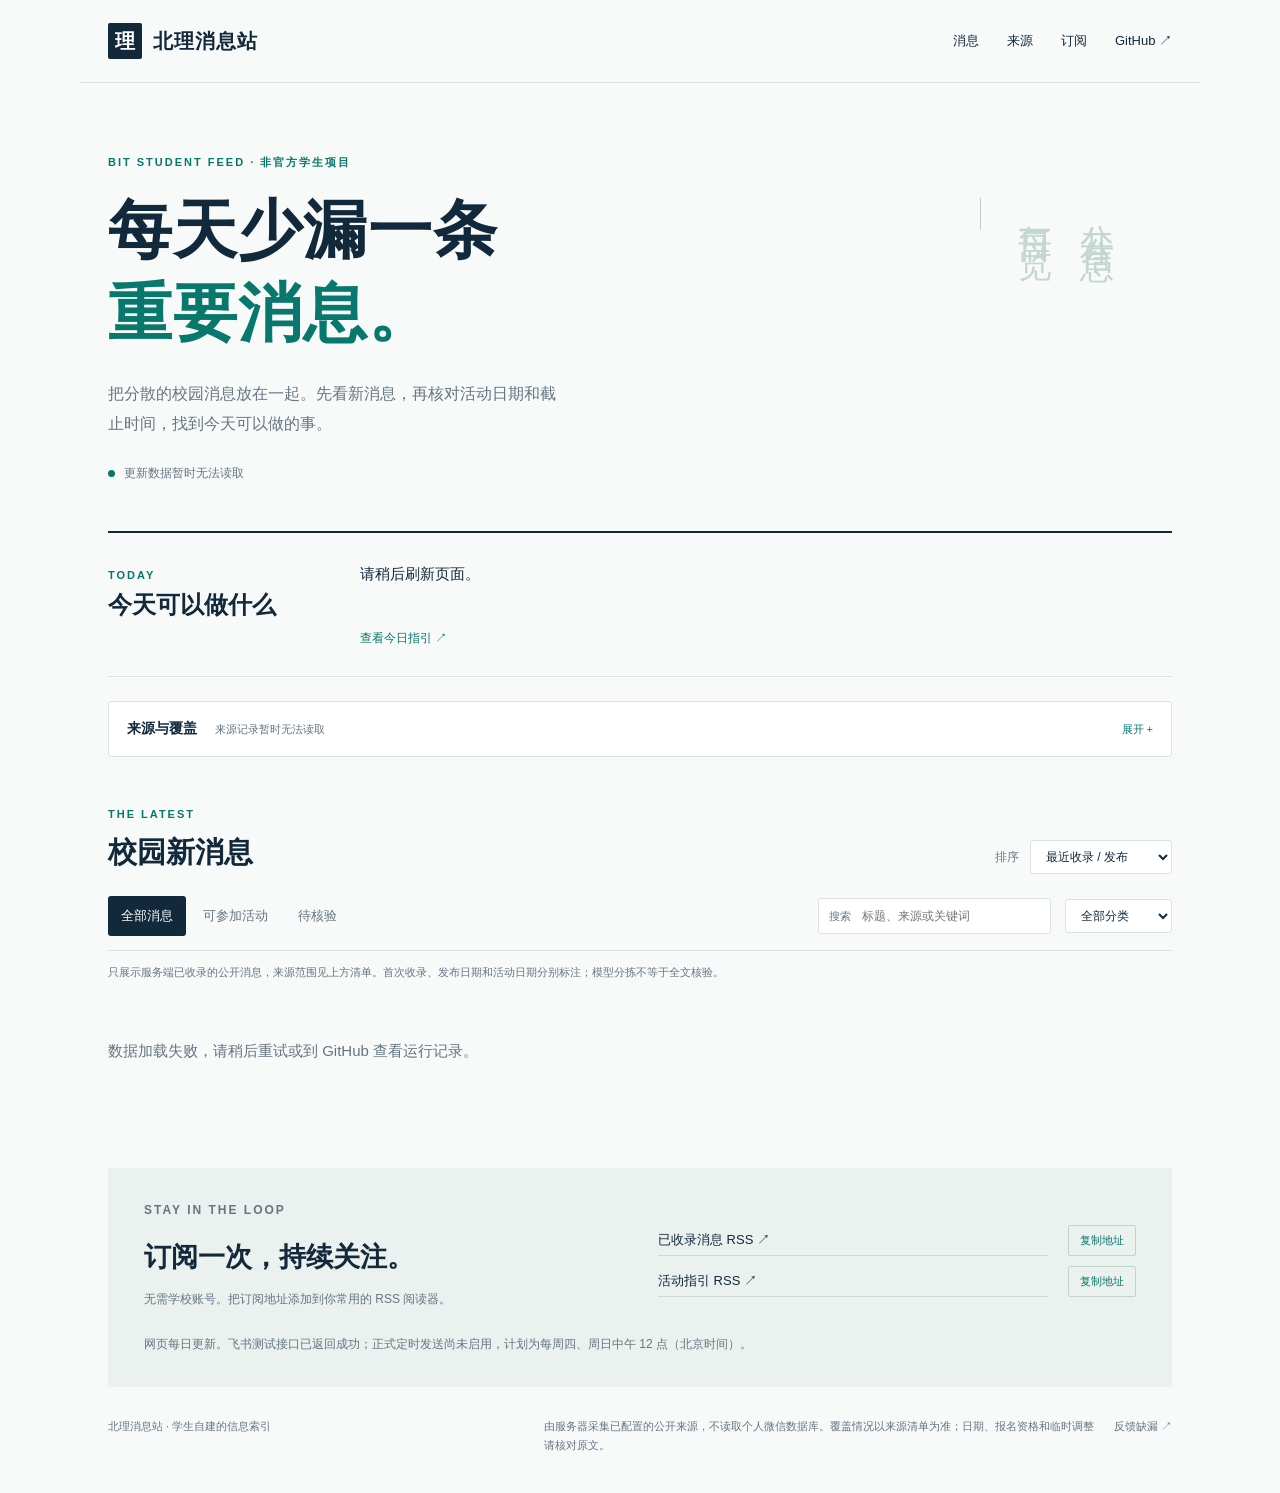
==== bitfeed/web/index.html @ 454c95ad "Deploy independent VPS collectors and school V4 streaming classification" ====
<!doctype html>
<html lang="zh-CN"><head><meta charset="UTF-8"><meta name="viewport" content="width=device-width,initial-scale=1">
<title>北理消息站 · 每天少漏一条重要消息</title><meta name="description" content="北理公开通知与公众号消息索引，每日更新、活动指引和 RSS 订阅。">
<link rel="stylesheet" href="style.css"><link rel="alternate" type="application/rss+xml" title="北理新消息" href="feed.xml"></head>
<body><header><a class="brand" href="./"><span class="mark">理</span>北理消息站</a><nav><a href="#updates">消息</a><a href="#sources">来源</a><a href="#subscribe">订阅</a><a href="https://github.com/lankerr/bit-student-feed" target="_blank" rel="noopener">GitHub ↗</a></nav></header>
<main><section class="intro"><p class="eyebrow">BIT STUDENT FEED · 非官方学生项目</p><h1>每天少漏一条<br><em>重要消息。</em></h1><p class="lead">把分散的校园消息放在一起。先看新消息，再核对活动日期和截止时间，找到今天可以做的事。</p><div class="fresh"><span class="dot"></span><span id="freshness">正在读取服务端采集状态…</span></div></section>
<section class="brief" aria-labelledby="guide-title"><div><span class="eyebrow" id="day">TODAY</span><h2 id="guide-title">今天可以做什么</h2></div><div id="guidance"><p>正在整理已核验的活动安排…</p></div><a class="textlink" href="daily.md">查看今日指引 ↗</a></section>
<section id="sources" aria-label="来源与覆盖"><details class="source-audit"><summary><span class="source-heading">来源与覆盖</span><span id="source-summary">正在读取来源清单…</span></summary><div class="source-audit-body"><p class="source-boundary">这里列出服务器实际检查的来源。官网、就业平台和公众号分别核对；官网数据不能证明对应公众号已完整收录，也不表示所有公众号均已接通。</p><div class="source-table-wrap" role="region" aria-label="来源覆盖明细，可横向滚动" tabindex="0"><table class="source-table"><caption class="sr-only">每个来源的本轮采集状态、分页数量及覆盖范围</caption><thead><tr><th scope="col">来源</th><th scope="col">状态</th><th scope="col">本轮页数</th><th scope="col">取到 / 源端总数</th><th scope="col">最近成功采集</th><th scope="col">本轮范围</th></tr></thead><tbody id="source-rows"><tr><td colspan="6">正在加载来源记录…</td></tr></tbody></table></div><p class="caption">源端总数是该来源报告的记录数，包含历史消息，不等于当前可报名的活动数；不同栏目可能重复。达到分页上限、请求失败或未配置会单独标明。</p></div></details></section>
<section id="updates"><div class="section-head"><div><p class="eyebrow">THE LATEST</p><h2>校园新消息 <span id="count"></span></h2></div><label class="sort">排序 <select id="sort"><option value="newest">最近收录 / 发布</option><option value="rank">优先关注</option><option value="deadline">临近截止</option></select></label></div>
<div class="controls"><div class="tabs" role="group" aria-label="消息范围"><button data-scope="all" class="selected">全部消息</button><button data-scope="active">可参加活动</button><button data-scope="pending">待核验</button></div><label class="search"><span>搜索</span><input id="query" type="search" placeholder="标题、来源或关键词" aria-label="搜索消息"></label><select id="category" aria-label="筛选分类"><option value="all">全部分类</option><option value="academic">学术讲座</option><option value="competition">竞赛创新</option><option value="career">升学就业</option><option value="volunteer">实践志愿</option><option value="campus_service">校园服务</option><option value="other">其他</option></select></div>
<p class="caption" id="coverage">只展示服务端已收录的公开消息，来源范围见上方清单。首次收录、发布日期和活动日期分别标注；模型分拣不等于全文核验。</p><div id="feed" aria-live="polite"><p class="empty">正在加载消息…</p></div><button id="more" hidden>加载更多消息</button></section>
<section id="subscribe" class="subscribe"><div><p class="eyebrow">STAY IN THE LOOP</p><h2>订阅一次，持续关注。</h2><p>无需学校账号。把订阅地址添加到你常用的 RSS 阅读器。</p></div><div class="subscription-links"><a href="feed.xml">已收录消息 RSS ↗</a><button data-copy="feed.xml">复制地址</button><a href="activities.xml">活动指引 RSS ↗</a><button data-copy="activities.xml">复制地址</button></div><p class="caption">网页每日更新。飞书测试接口已返回成功；正式定时发送尚未启用，计划为每周四、周日中午 12 点（北京时间）。<span id="copy-status" role="status"></span></p></section>
<footer><p>北理消息站 · 学生自建的信息索引</p><p>由服务器采集已配置的公开来源，不读取个人微信数据库。覆盖情况以来源清单为准；日期、报名资格和临时调整请核对原文。</p><a href="https://github.com/lankerr/bit-student-feed/issues" target="_blank" rel="noopener">反馈缺漏 ↗</a></footer></main><script src="app.js" defer></script></body></html>
---- bitfeed/web/style.css ----
:root{--ink:#12283b;--muted:#657583;--teal:#08776c;--paper:#f8faf9;--line:#dce4e2;--serif:Georgia,'Noto Serif SC','Songti SC','SimSun',serif}*{box-sizing:border-box}html{scroll-behavior:smooth}body{margin:0;background:var(--paper);color:var(--ink);font:15px/1.7 -apple-system,BlinkMacSystemFont,'Segoe UI','Microsoft YaHei',sans-serif}a{color:inherit;text-decoration:none}button,input,select{font:inherit}button,select{cursor:pointer}button:focus-visible,a:focus-visible,input:focus-visible,select:focus-visible{outline:3px solid #42b9a5;outline-offset:3px}header{max-width:1120px;margin:auto;display:flex;align-items:center;justify-content:space-between;padding:23px 28px;border-bottom:1px solid var(--line)}.brand{font-weight:750;letter-spacing:1px;font-size:20px;display:flex;align-items:center;gap:11px}.mark{display:grid;place-items:center;background:var(--ink);color:white;width:34px;height:36px;font-family:var(--serif);border-radius:2px}nav{display:flex;gap:28px;font-size:13px}nav a:hover,.textlink:hover{color:var(--teal)}main{max-width:1064px;margin:auto}.intro{padding:70px 0 48px;position:relative}.eyebrow{color:var(--teal);font-size:11px;letter-spacing:2px;font-weight:700;margin:0 0 17px}.intro h1{font-family:var(--serif);font-size:64px;line-height:1.3;letter-spacing:1px;margin:0 0 24px;font-weight:600}em{font-style:normal;color:var(--teal)}.lead{max-width:450px;color:var(--muted);font-size:16px;line-height:1.9}.fresh{display:flex;align-items:center;gap:9px;font-size:12px;color:var(--muted);margin-top:23px}.dot{width:7px;height:7px;border-radius:50%;background:var(--teal);flex-shrink:0}.brief{border-top:2px solid var(--ink);border-bottom:1px solid var(--line);padding:28px 0;display:grid;grid-template-columns:220px 1fr;gap:5px 32px}.brief h2{font:600 24px/1.5 var(--serif);margin:0}.brief p{margin:0 0 7px;color:var(--muted)}.brief .eyebrow{margin:0 0 6px}.textlink{font-size:12px;grid-column:2;color:var(--teal)}.guide-item{margin-bottom:10px}.guide-item a{font-weight:600}.guide-item p{font-size:13px}.section-head{display:flex;justify-content:space-between;align-items:end;margin:48px 0 22px}.section-head .eyebrow{margin-bottom:7px}h2{font:600 29px/1.5 var(--serif);margin:0}#count{font:13px sans-serif;color:var(--muted);margin-left:8px}.sort{font-size:12px;color:var(--muted)}select{border:1px solid var(--line);padding:8px 26px 8px 11px;border-radius:3px;background:white;color:var(--ink);font-size:12px}.sort select{margin-left:8px}.controls{display:flex;align-items:center;gap:14px;flex-wrap:wrap;border-bottom:1px solid var(--line);padding-bottom:14px}.tabs{display:flex;gap:4px;margin-right:auto}.tabs button{border:0;padding:9px 13px;border-radius:3px;background:transparent;color:var(--muted);font-size:13px}.tabs .selected{background:var(--ink);color:white}.search{border:1px solid var(--line);border-radius:3px;background:white;display:flex;padding:6px 10px;align-items:center;gap:9px}.search span{font-size:11px;color:var(--muted)}input{width:180px;border:0;background:transparent;outline:none;color:var(--ink);font-size:12px}.caption{font-size:11px;line-height:1.8;color:var(--muted);margin:12px 0}.article{padding:24px 0;display:grid;grid-template-columns:108px 1fr 24px;gap:20px;border-bottom:1px solid var(--line)}.article-date{color:var(--muted);font-size:12px;padding-top:4px}.article-date small{display:block;font-size:10px;letter-spacing:1px}.article h3{font-size:18px;line-height:1.6;margin:0 0 8px;font-weight:650}.article h3 a:hover{color:var(--teal)}.article .summary{margin:5px 0 9px;color:var(--muted);font-size:13px;max-width:730px}.meta{display:flex;align-items:center;flex-wrap:wrap;gap:7px 12px;font-size:11px;color:var(--muted)}.tag{color:var(--teal);font-size:10px;background:#e7f1ee;padding:1px 7px;border-radius:2px}.pending{background:#f4eedf;color:#8b672a}.recap{background:#edf0f2;color:#6b7a86}.next{font-size:12px;color:var(--teal);margin:8px 0 0}.arrow{font-size:19px;color:var(--muted)}.empty{padding:40px 0;color:var(--muted)}#more{display:block;margin:25px auto;background:white;border:1px solid var(--line);padding:9px 32px;border-radius:3px}#more[hidden]{display:none}.subscribe{margin-top:64px;background:#eaf1ee;padding:32px 36px;display:grid;grid-template-columns:1fr 1fr;gap:12px 36px}.subscribe h2{font-size:27px}.subscribe p{font-size:12px;color:var(--muted)}.subscription-links{display:grid;grid-template-columns:1fr auto;align-content:center;gap:10px 20px;font-size:13px}.subscription-links a{border-bottom:1px solid #cadbd4;padding:4px 0}.subscription-links button{background:transparent;border:1px solid #c1d5cc;border-radius:2px;font-size:11px;padding:4px 11px;color:var(--teal)}.subscribe .caption{grid-column:1/-1;margin:0}footer{padding:30px 0 38px;color:var(--muted);font-size:11px;display:flex;gap:20px;align-items:start}footer p{margin:0}footer p:nth-child(2){max-width:550px;margin-left:auto}footer a{white-space:nowrap}#copy-status{color:var(--teal);margin-left:12px}@media(min-width:900px){.intro:after{content:'公开信息\A 每日一览';white-space:pre;position:absolute;right:45px;top:115px;font:34px/1.8 var(--serif);color:#c3d7cf;border-left:1px solid #b6d0c6;padding-left:24px;letter-spacing:8px;writing-mode:vertical-rl}}@media(max-width:1150px){main{padding:0 28px}}@media(max-width:700px){header{padding:17px 20px}.brand{font-size:17px}nav{gap:15px;font-size:11px}main{padding:0 20px}.intro{padding:42px 0 30px}.intro h1{font-size:43px}.lead{font-size:14px}.brief{grid-template-columns:1fr;gap:15px;padding:23px 0}.textlink{grid-column:1}.brief h2{font-size:23px}.section-head{margin-top:34px}.section-head h2{font-size:25px}.sort{font-size:0}.sort select{font-size:11px}.controls{gap:10px}.tabs{width:100%}.tabs button{padding:8px 11px}.search{flex:1;min-width:0}input{width:100%;min-width:0}.controls>select{max-width:125px}.article{grid-template-columns:1fr 18px;gap:4px 12px;padding:20px 0}.article-date{grid-column:1/-1;font-size:10px}.article-date small{display:inline;margin-left:7px}.article h3{font-size:16px}.article .summary{font-size:12px}.subscribe{margin-top:40px;padding:24px 20px;grid-template-columns:1fr;gap:20px}.subscribe h2{font-size:24px}footer{display:block}footer p{margin:0 0 10px}footer p:nth-child(2){margin-left:0}}@media(prefers-reduced-motion:reduce){html{scroll-behavior:auto}}

.source-audit{margin-top:24px;border:1px solid var(--line);border-radius:3px;background:#fff}.source-audit summary{display:flex;align-items:center;gap:18px;padding:15px 18px;cursor:pointer;list-style:none}.source-audit summary::-webkit-details-marker{display:none}.source-audit summary::after{content:'展开 +';font-size:11px;color:var(--teal);white-space:nowrap;margin-left:auto}.source-audit[open] summary::after{content:'收起 −'}.source-audit summary:focus-visible{outline:3px solid #42b9a5;outline-offset:3px}.source-heading{font-size:14px;font-weight:650}#source-summary{font-size:11px;color:var(--muted)}.source-audit-body{padding:0 18px 14px;border-top:1px solid var(--line)}.source-boundary{font-size:12px;line-height:1.9;color:var(--muted);max-width:900px;margin:15px 0}.source-table-wrap{overflow-x:auto;max-width:100%;overscroll-behavior-x:contain}.source-table-wrap:focus-visible{outline:2px solid #42b9a5;outline-offset:2px}.source-table{border-collapse:collapse;width:100%;min-width:800px;font-size:11px;line-height:1.7;text-align:left}.source-table th,.source-table td{padding:11px 10px;border-bottom:1px solid var(--line);vertical-align:top}.source-table thead th{color:var(--muted);font-weight:500;background:var(--paper);white-space:nowrap}.source-table tbody th{min-width:160px;font-weight:550}.source-table td:nth-child(3),.source-table td:nth-child(4){font-variant-numeric:tabular-nums;white-space:nowrap}.source-table td:nth-child(5){min-width:140px;color:var(--muted)}.source-scope{min-width:170px;color:var(--muted)}.source-state{display:inline-block;border-radius:2px;padding:1px 6px;white-space:nowrap}.source-ok{background:#e7f1ee;color:var(--teal)}.source-attention{background:#f4eedf;color:#8b672a}.source-off{background:#edf0f2;color:#657583}.source-error{display:block;color:var(--muted);font-size:10px;max-width:130px;overflow-wrap:anywhere;margin-top:4px}.verification-note{margin:8px 0 0;color:var(--muted);font-size:10px;overflow-wrap:anywhere}.event-source{margin:8px 0 0;color:var(--ink);font-size:12px}.sr-only{position:absolute;width:1px;height:1px;padding:0;margin:-1px;overflow:hidden;clip:rect(0,0,0,0);white-space:nowrap;border:0}@media(max-width:700px){nav{gap:11px}.source-audit summary{padding:13px 14px;gap:8px;flex-wrap:wrap}.source-heading{font-size:13px}#source-summary{font-size:10px;order:3;flex-basis:100%}.source-audit-body{padding:0 13px 12px}.source-boundary{font-size:11px}.source-table{font-size:10px;min-width:740px}.source-table th,.source-table td{padding:9px 8px}.event-source{font-size:11px}}
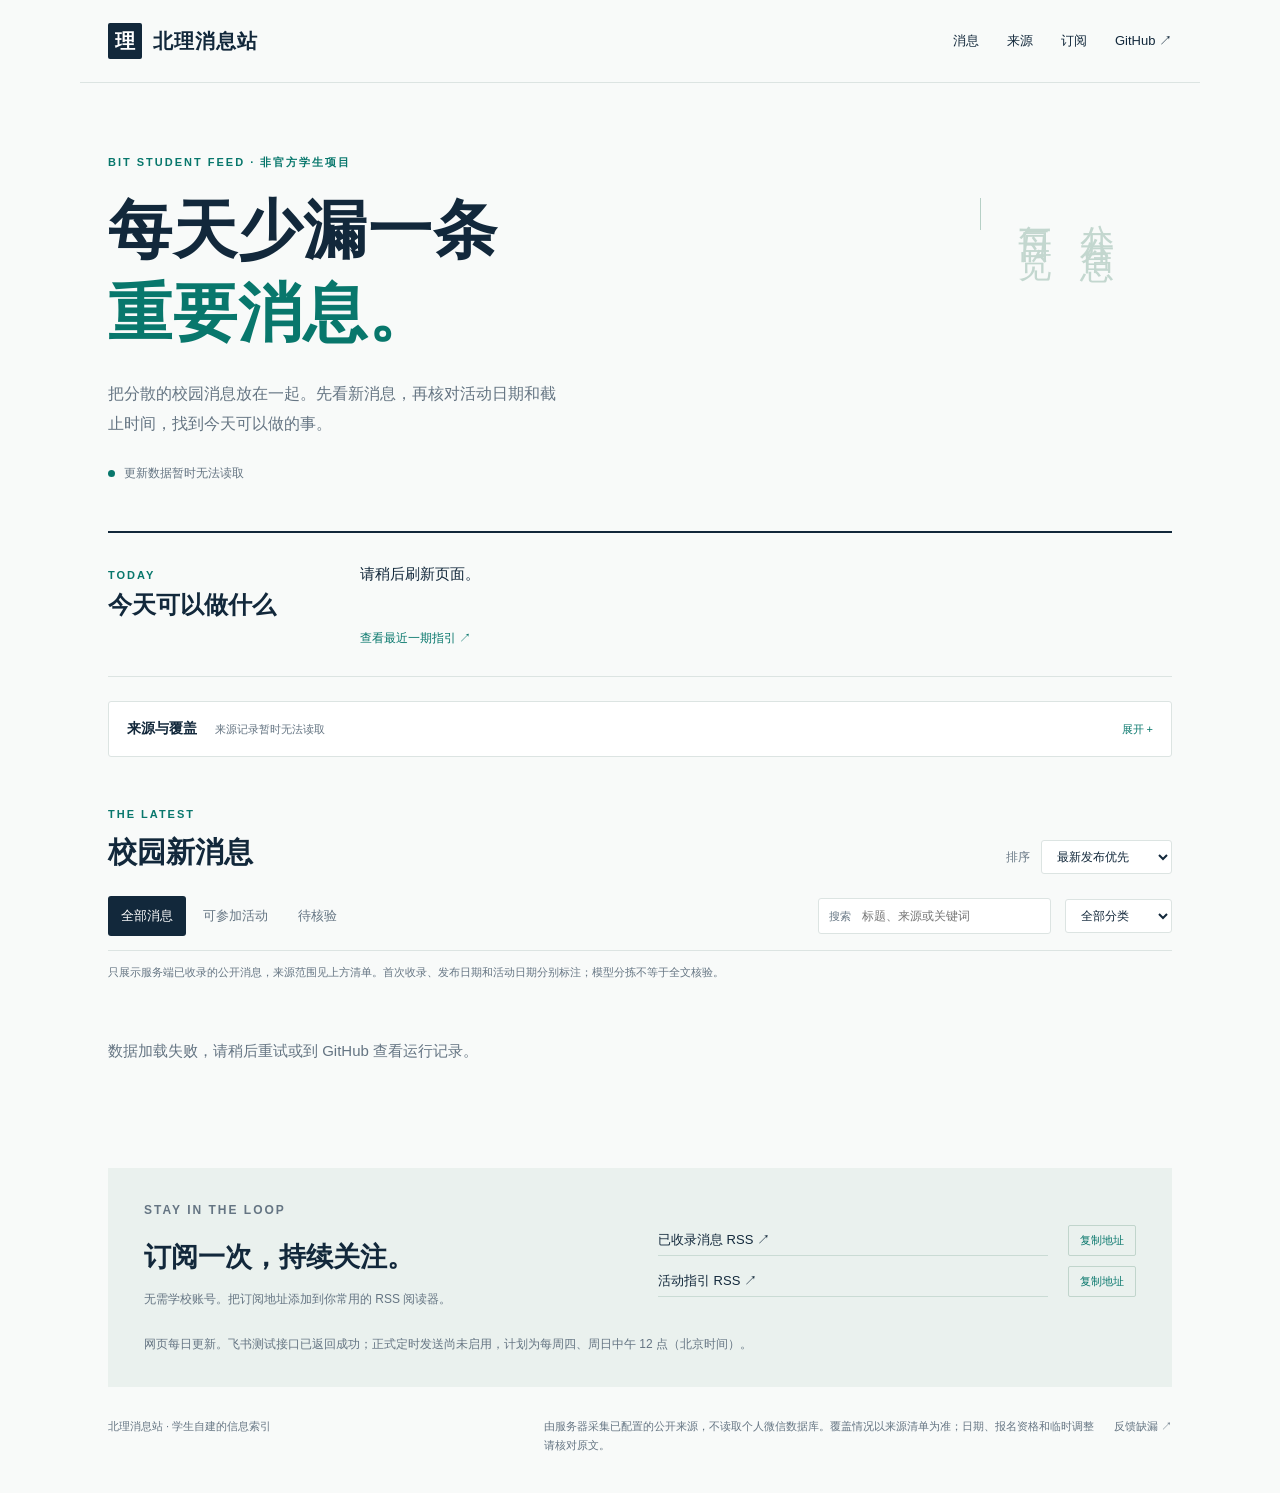
==== commit a317c262: "Carry over Codex in-progress ordering and source-state changes" ====
--- a/bitfeed/web/index.html
+++ b/bitfeed/web/index.html
@@ -4,9 +4,9 @@
 <link rel="stylesheet" href="style.css"><link rel="alternate" type="application/rss+xml" title="北理新消息" href="feed.xml"></head>
 <body><header><a class="brand" href="./"><span class="mark">理</span>北理消息站</a><nav><a href="#updates">消息</a><a href="#sources">来源</a><a href="#subscribe">订阅</a><a href="https://github.com/lankerr/bit-student-feed" target="_blank" rel="noopener">GitHub ↗</a></nav></header>
 <main><section class="intro"><p class="eyebrow">BIT STUDENT FEED · 非官方学生项目</p><h1>每天少漏一条<br><em>重要消息。</em></h1><p class="lead">把分散的校园消息放在一起。先看新消息，再核对活动日期和截止时间，找到今天可以做的事。</p><div class="fresh"><span class="dot"></span><span id="freshness">正在读取服务端采集状态…</span></div></section>
-<section class="brief" aria-labelledby="guide-title"><div><span class="eyebrow" id="day">TODAY</span><h2 id="guide-title">今天可以做什么</h2></div><div id="guidance"><p>正在整理已核验的活动安排…</p></div><a class="textlink" href="daily.md">查看今日指引 ↗</a></section>
-<section id="sources" aria-label="来源与覆盖"><details class="source-audit"><summary><span class="source-heading">来源与覆盖</span><span id="source-summary">正在读取来源清单…</span></summary><div class="source-audit-body"><p class="source-boundary">这里列出服务器实际检查的来源。官网、就业平台和公众号分别核对；官网数据不能证明对应公众号已完整收录，也不表示所有公众号均已接通。</p><div class="source-table-wrap" role="region" aria-label="来源覆盖明细，可横向滚动" tabindex="0"><table class="source-table"><caption class="sr-only">每个来源的本轮采集状态、分页数量及覆盖范围</caption><thead><tr><th scope="col">来源</th><th scope="col">状态</th><th scope="col">本轮页数</th><th scope="col">取到 / 源端总数</th><th scope="col">最近成功采集</th><th scope="col">本轮范围</th></tr></thead><tbody id="source-rows"><tr><td colspan="6">正在加载来源记录…</td></tr></tbody></table></div><p class="caption">源端总数是该来源报告的记录数，包含历史消息，不等于当前可报名的活动数；不同栏目可能重复。达到分页上限、请求失败或未配置会单独标明。</p></div></details></section>
-<section id="updates"><div class="section-head"><div><p class="eyebrow">THE LATEST</p><h2>校园新消息 <span id="count"></span></h2></div><label class="sort">排序 <select id="sort"><option value="newest">最近收录 / 发布</option><option value="rank">优先关注</option><option value="deadline">临近截止</option></select></label></div>
+<section class="brief" aria-labelledby="guide-title"><div><span class="eyebrow" id="day">TODAY</span><h2 id="guide-title">今天可以做什么</h2></div><div id="guidance"><p>正在整理已核验的活动安排…</p></div><a class="textlink" href="daily.md">查看最近一期指引 ↗</a></section>
+<section id="sources" aria-label="来源与覆盖"><details class="source-audit"><summary><span class="source-heading">来源与覆盖</span><span id="source-summary">正在读取来源清单…</span></summary><div class="source-audit-body"><p class="source-boundary">这里列出服务器实际检查的来源。官网、就业平台和公众号分别核对；官网数据不能证明对应公众号已完整收录，也不表示所有公众号均已接通。<a href="https://github.com/lankerr/bit-student-feed/blob/main/docs/wechat-candidates.md" target="_blank" rel="noopener">查看91项公众号候选清单 ↗</a></p><div class="source-table-wrap" role="region" aria-label="来源覆盖明细，可横向滚动" tabindex="0"><table class="source-table"><caption class="sr-only">每个来源的本轮采集状态、分页数量及覆盖范围</caption><thead><tr><th scope="col">来源</th><th scope="col">状态</th><th scope="col">本轮页数</th><th scope="col">取到 / 源端总数</th><th scope="col">最近成功采集</th><th scope="col">本轮范围</th></tr></thead><tbody id="source-rows"><tr><td colspan="6">正在加载来源记录…</td></tr></tbody></table></div><p class="caption">源端总数是该来源报告的记录数，包含历史消息，不等于当前可报名的活动数；不同栏目可能重复。达到分页上限、请求失败或未配置会单独标明。</p></div></details></section>
+<section id="updates"><div class="section-head"><div><p class="eyebrow">THE LATEST</p><h2>校园新消息 <span id="count"></span></h2></div><label class="sort">排序 <select id="sort"><option value="newest">最新发布优先</option><option value="rank">优先关注</option><option value="deadline">临近截止</option></select></label></div>
 <div class="controls"><div class="tabs" role="group" aria-label="消息范围"><button data-scope="all" class="selected">全部消息</button><button data-scope="active">可参加活动</button><button data-scope="pending">待核验</button></div><label class="search"><span>搜索</span><input id="query" type="search" placeholder="标题、来源或关键词" aria-label="搜索消息"></label><select id="category" aria-label="筛选分类"><option value="all">全部分类</option><option value="academic">学术讲座</option><option value="competition">竞赛创新</option><option value="career">升学就业</option><option value="volunteer">实践志愿</option><option value="campus_service">校园服务</option><option value="other">其他</option></select></div>
 <p class="caption" id="coverage">只展示服务端已收录的公开消息，来源范围见上方清单。首次收录、发布日期和活动日期分别标注；模型分拣不等于全文核验。</p><div id="feed" aria-live="polite"><p class="empty">正在加载消息…</p></div><button id="more" hidden>加载更多消息</button></section>
 <section id="subscribe" class="subscribe"><div><p class="eyebrow">STAY IN THE LOOP</p><h2>订阅一次，持续关注。</h2><p>无需学校账号。把订阅地址添加到你常用的 RSS 阅读器。</p></div><div class="subscription-links"><a href="feed.xml">已收录消息 RSS ↗</a><button data-copy="feed.xml">复制地址</button><a href="activities.xml">活动指引 RSS ↗</a><button data-copy="activities.xml">复制地址</button></div><p class="caption">网页每日更新。飞书测试接口已返回成功；正式定时发送尚未启用，计划为每周四、周日中午 12 点（北京时间）。<span id="copy-status" role="status"></span></p></section>
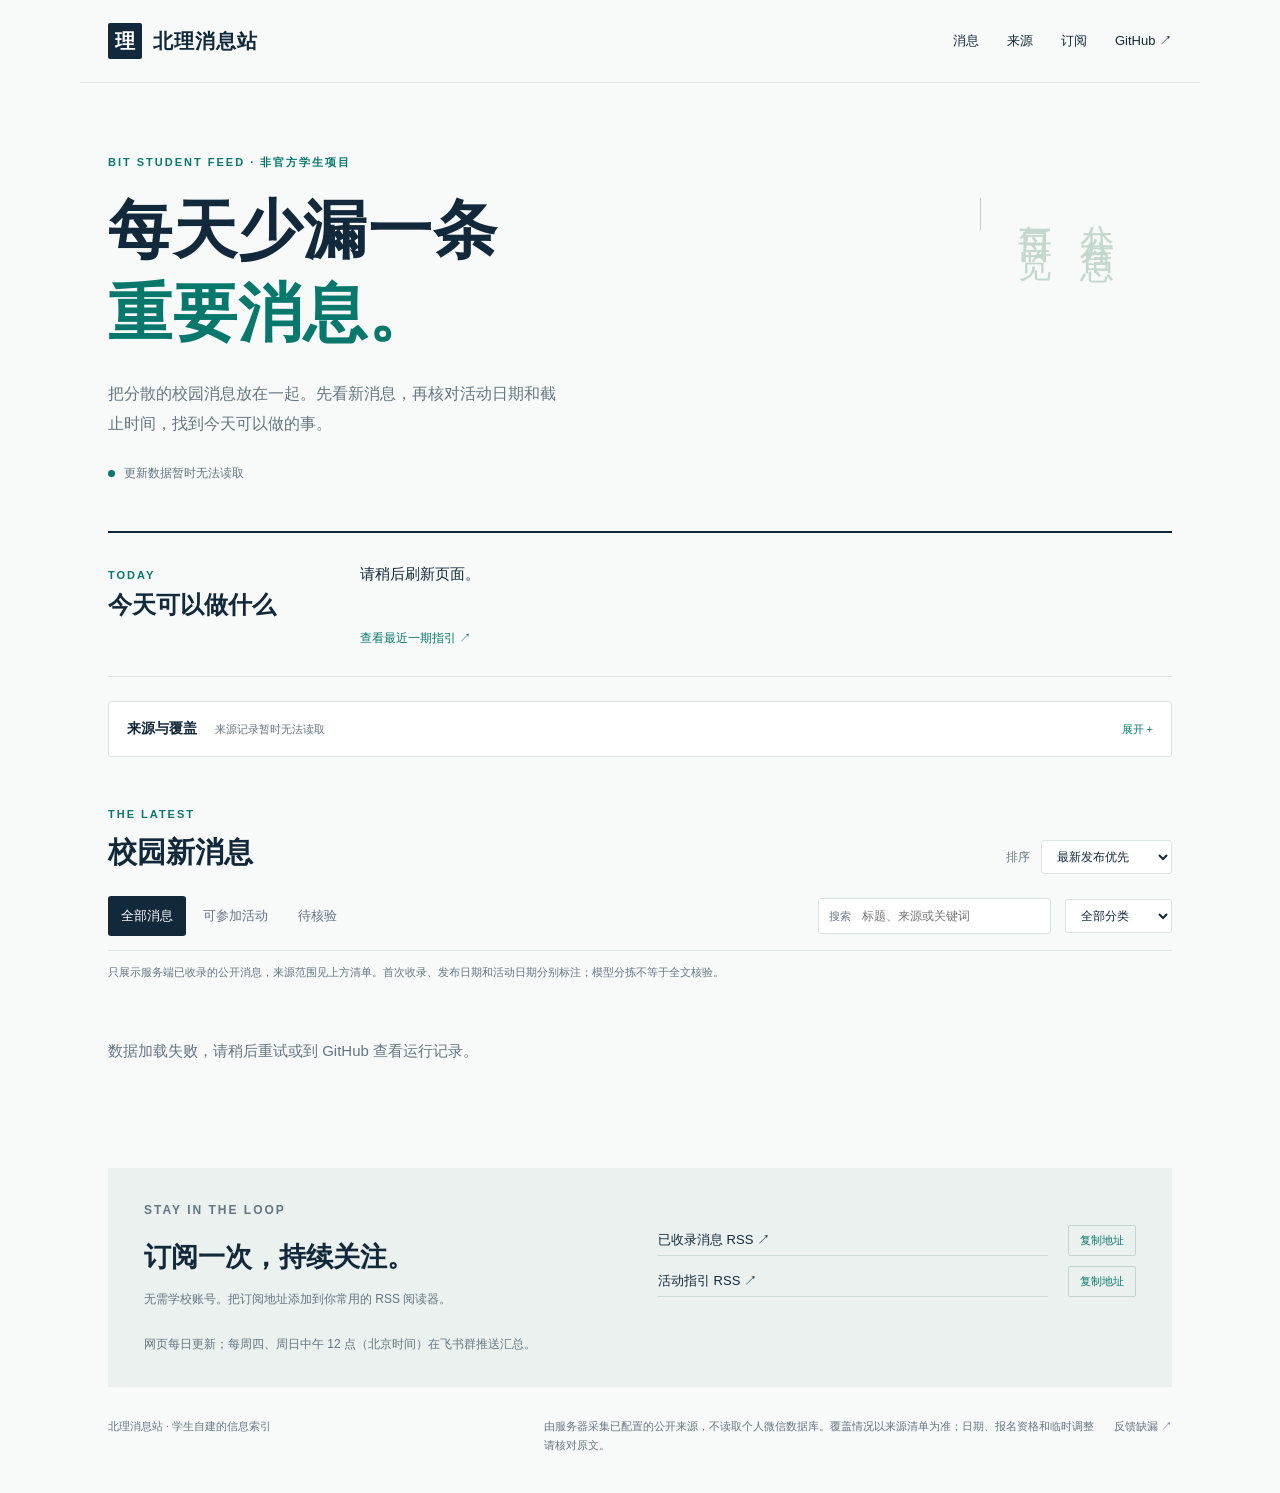
==== commit 701315c3: "Subscribe to official accounts through WeRead; keep logins alive; Feishu digest and alerts The publi" ====
--- a/bitfeed/web/index.html
+++ b/bitfeed/web/index.html
@@ -9,5 +9,5 @@
 <section id="updates"><div class="section-head"><div><p class="eyebrow">THE LATEST</p><h2>校园新消息 <span id="count"></span></h2></div><label class="sort">排序 <select id="sort"><option value="newest">最新发布优先</option><option value="rank">优先关注</option><option value="deadline">临近截止</option></select></label></div>
 <div class="controls"><div class="tabs" role="group" aria-label="消息范围"><button data-scope="all" class="selected">全部消息</button><button data-scope="active">可参加活动</button><button data-scope="pending">待核验</button></div><label class="search"><span>搜索</span><input id="query" type="search" placeholder="标题、来源或关键词" aria-label="搜索消息"></label><select id="category" aria-label="筛选分类"><option value="all">全部分类</option><option value="academic">学术讲座</option><option value="competition">竞赛创新</option><option value="career">升学就业</option><option value="volunteer">实践志愿</option><option value="campus_service">校园服务</option><option value="other">其他</option></select></div>
 <p class="caption" id="coverage">只展示服务端已收录的公开消息，来源范围见上方清单。首次收录、发布日期和活动日期分别标注；模型分拣不等于全文核验。</p><div id="feed" aria-live="polite"><p class="empty">正在加载消息…</p></div><button id="more" hidden>加载更多消息</button></section>
-<section id="subscribe" class="subscribe"><div><p class="eyebrow">STAY IN THE LOOP</p><h2>订阅一次，持续关注。</h2><p>无需学校账号。把订阅地址添加到你常用的 RSS 阅读器。</p></div><div class="subscription-links"><a href="feed.xml">已收录消息 RSS ↗</a><button data-copy="feed.xml">复制地址</button><a href="activities.xml">活动指引 RSS ↗</a><button data-copy="activities.xml">复制地址</button></div><p class="caption">网页每日更新。飞书测试接口已返回成功；正式定时发送尚未启用，计划为每周四、周日中午 12 点（北京时间）。<span id="copy-status" role="status"></span></p></section>
+<section id="subscribe" class="subscribe"><div><p class="eyebrow">STAY IN THE LOOP</p><h2>订阅一次，持续关注。</h2><p>无需学校账号。把订阅地址添加到你常用的 RSS 阅读器。</p></div><div class="subscription-links"><a href="feed.xml">已收录消息 RSS ↗</a><button data-copy="feed.xml">复制地址</button><a href="activities.xml">活动指引 RSS ↗</a><button data-copy="activities.xml">复制地址</button></div><p class="caption">网页每日更新；每周四、周日中午 12 点（北京时间）在飞书群推送汇总。<span id="copy-status" role="status"></span></p></section>
 <footer><p>北理消息站 · 学生自建的信息索引</p><p>由服务器采集已配置的公开来源，不读取个人微信数据库。覆盖情况以来源清单为准；日期、报名资格和临时调整请核对原文。</p><a href="https://github.com/lankerr/bit-student-feed/issues" target="_blank" rel="noopener">反馈缺漏 ↗</a></footer></main><script src="app.js" defer></script></body></html>
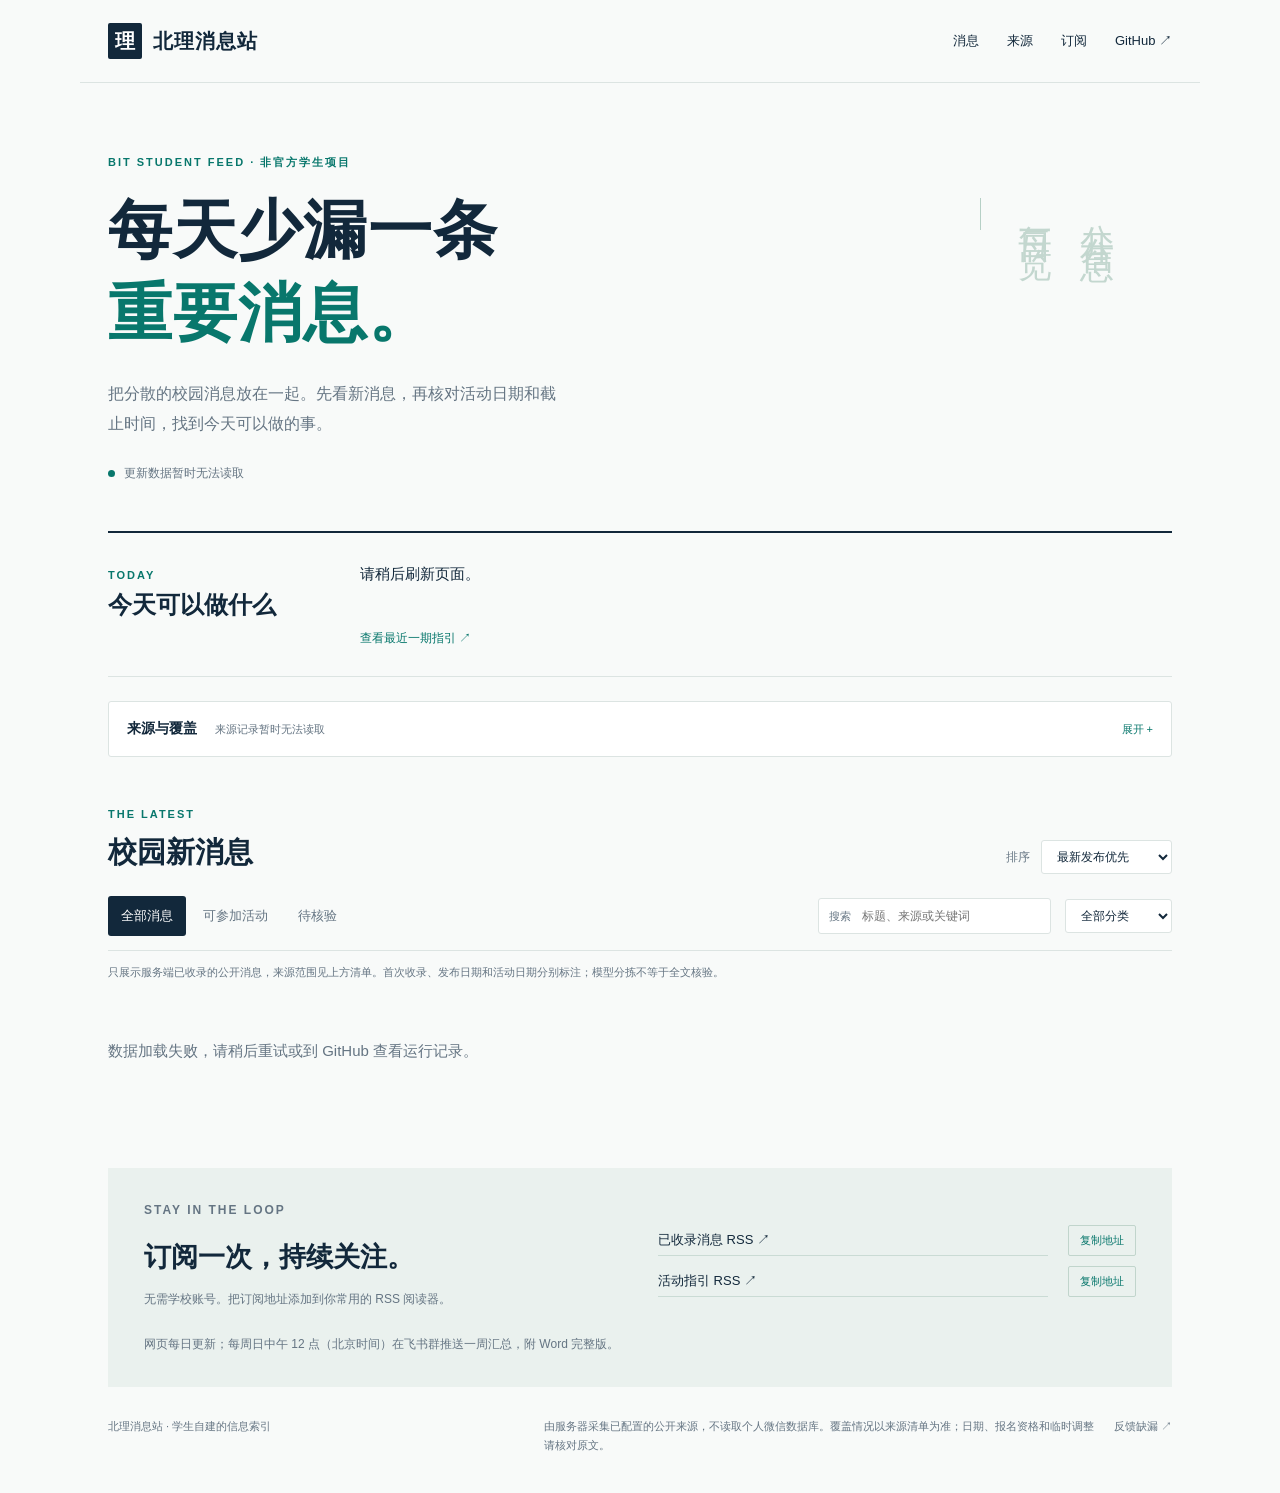
==== commit e47cb765: "Send one weekly digest with a Word file; date careers listings by their own fields Job posts are dat" ====
--- a/bitfeed/web/index.html
+++ b/bitfeed/web/index.html
@@ -9,5 +9,5 @@
 <section id="updates"><div class="section-head"><div><p class="eyebrow">THE LATEST</p><h2>校园新消息 <span id="count"></span></h2></div><label class="sort">排序 <select id="sort"><option value="newest">最新发布优先</option><option value="rank">优先关注</option><option value="deadline">临近截止</option></select></label></div>
 <div class="controls"><div class="tabs" role="group" aria-label="消息范围"><button data-scope="all" class="selected">全部消息</button><button data-scope="active">可参加活动</button><button data-scope="pending">待核验</button></div><label class="search"><span>搜索</span><input id="query" type="search" placeholder="标题、来源或关键词" aria-label="搜索消息"></label><select id="category" aria-label="筛选分类"><option value="all">全部分类</option><option value="academic">学术讲座</option><option value="competition">竞赛创新</option><option value="career">升学就业</option><option value="volunteer">实践志愿</option><option value="campus_service">校园服务</option><option value="other">其他</option></select></div>
 <p class="caption" id="coverage">只展示服务端已收录的公开消息，来源范围见上方清单。首次收录、发布日期和活动日期分别标注；模型分拣不等于全文核验。</p><div id="feed" aria-live="polite"><p class="empty">正在加载消息…</p></div><button id="more" hidden>加载更多消息</button></section>
-<section id="subscribe" class="subscribe"><div><p class="eyebrow">STAY IN THE LOOP</p><h2>订阅一次，持续关注。</h2><p>无需学校账号。把订阅地址添加到你常用的 RSS 阅读器。</p></div><div class="subscription-links"><a href="feed.xml">已收录消息 RSS ↗</a><button data-copy="feed.xml">复制地址</button><a href="activities.xml">活动指引 RSS ↗</a><button data-copy="activities.xml">复制地址</button></div><p class="caption">网页每日更新；每周四、周日中午 12 点（北京时间）在飞书群推送汇总。<span id="copy-status" role="status"></span></p></section>
+<section id="subscribe" class="subscribe"><div><p class="eyebrow">STAY IN THE LOOP</p><h2>订阅一次，持续关注。</h2><p>无需学校账号。把订阅地址添加到你常用的 RSS 阅读器。</p></div><div class="subscription-links"><a href="feed.xml">已收录消息 RSS ↗</a><button data-copy="feed.xml">复制地址</button><a href="activities.xml">活动指引 RSS ↗</a><button data-copy="activities.xml">复制地址</button></div><p class="caption">网页每日更新；每周日中午 12 点（北京时间）在飞书群推送一周汇总，附 Word 完整版。<span id="copy-status" role="status"></span></p></section>
 <footer><p>北理消息站 · 学生自建的信息索引</p><p>由服务器采集已配置的公开来源，不读取个人微信数据库。覆盖情况以来源清单为准；日期、报名资格和临时调整请核对原文。</p><a href="https://github.com/lankerr/bit-student-feed/issues" target="_blank" rel="noopener">反馈缺漏 ↗</a></footer></main><script src="app.js" defer></script></body></html>
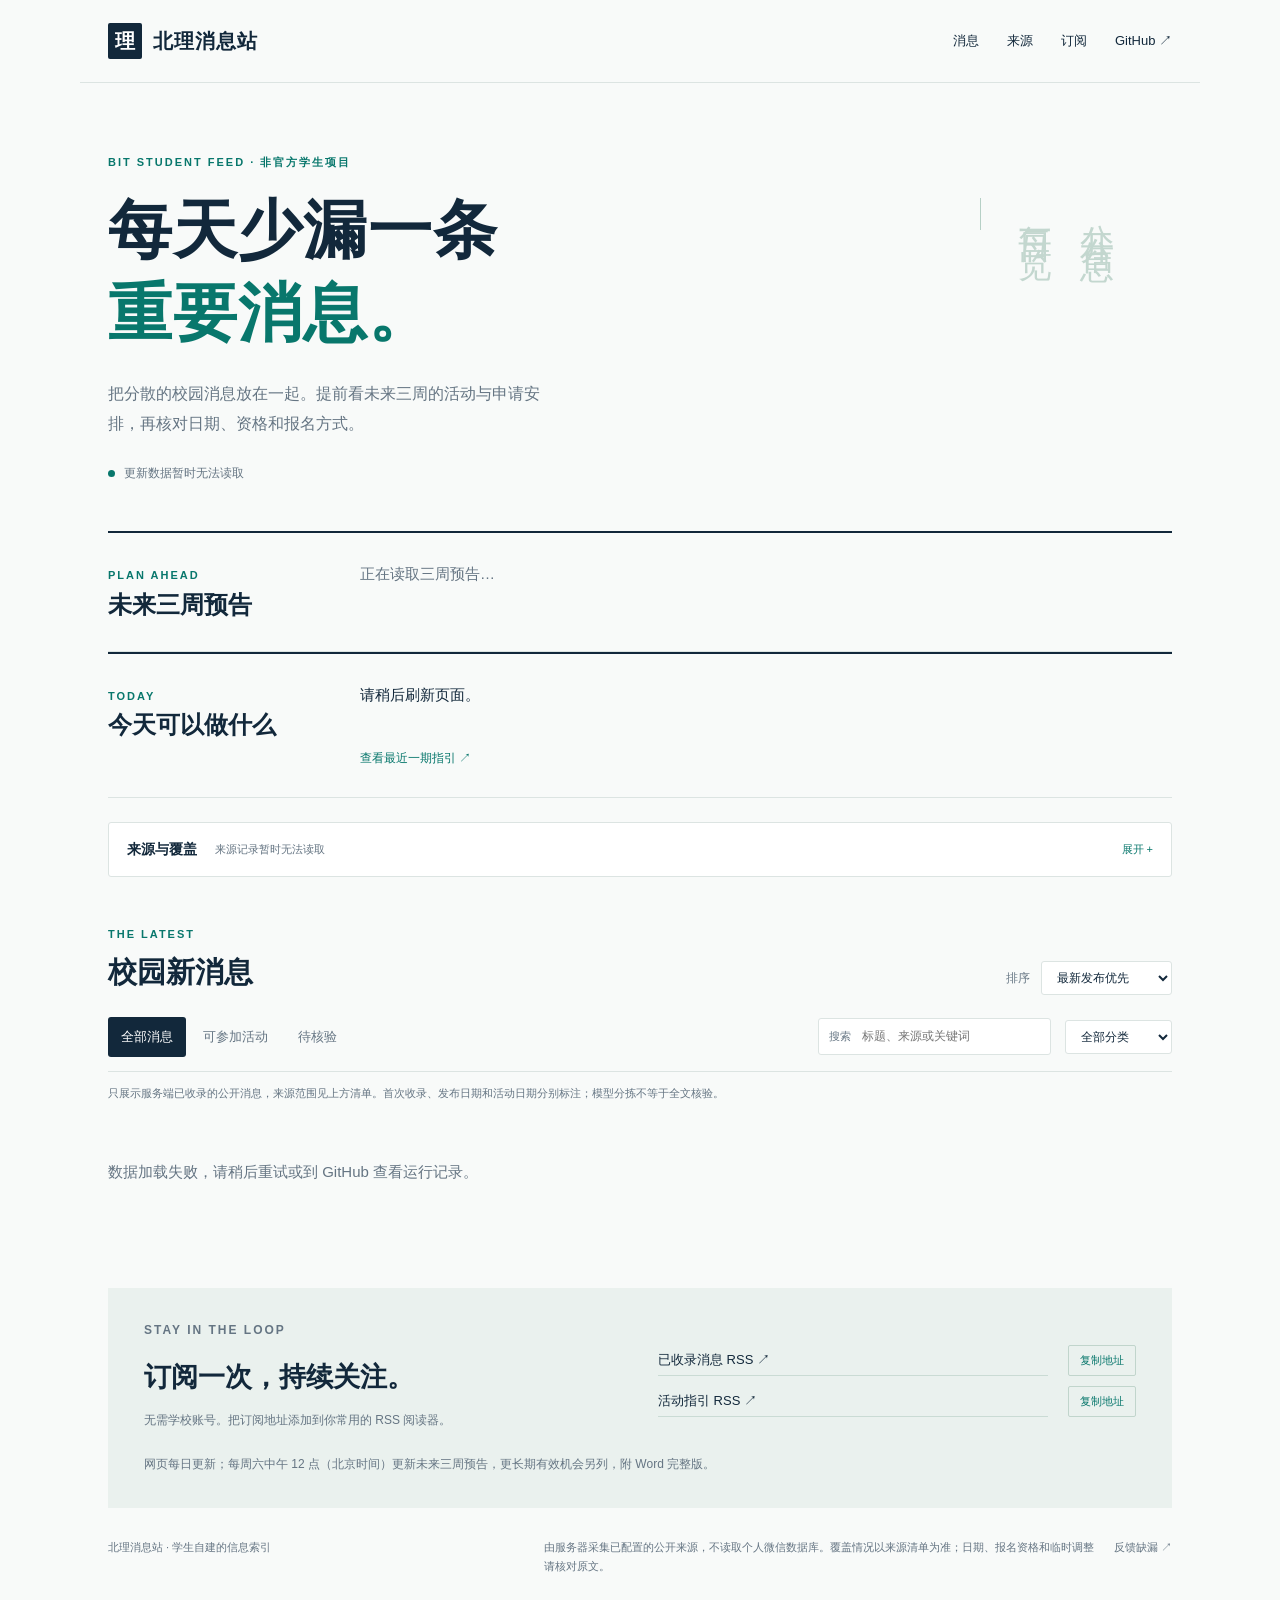
==== commit 0cb591d4: "Generate Saturday forward previews and reuse healthy login sessions" ====
--- a/bitfeed/web/index.html
+++ b/bitfeed/web/index.html
@@ -3,11 +3,12 @@
 <title>北理消息站 · 每天少漏一条重要消息</title><meta name="description" content="北理公开通知与公众号消息索引，每日更新、活动指引和 RSS 订阅。">
 <link rel="stylesheet" href="style.css"><link rel="alternate" type="application/rss+xml" title="北理新消息" href="feed.xml"></head>
 <body><header><a class="brand" href="./"><span class="mark">理</span>北理消息站</a><nav><a href="#updates">消息</a><a href="#sources">来源</a><a href="#subscribe">订阅</a><a href="https://github.com/lankerr/bit-student-feed" target="_blank" rel="noopener">GitHub ↗</a></nav></header>
-<main><section class="intro"><p class="eyebrow">BIT STUDENT FEED · 非官方学生项目</p><h1>每天少漏一条<br><em>重要消息。</em></h1><p class="lead">把分散的校园消息放在一起。先看新消息，再核对活动日期和截止时间，找到今天可以做的事。</p><div class="fresh"><span class="dot"></span><span id="freshness">正在读取服务端采集状态…</span></div></section>
+<main><section class="intro"><p class="eyebrow">BIT STUDENT FEED · 非官方学生项目</p><h1>每天少漏一条<br><em>重要消息。</em></h1><p class="lead">把分散的校园消息放在一起。提前看未来三周的活动与申请安排，再核对日期、资格和报名方式。</p><div class="fresh"><span class="dot"></span><span id="freshness">正在读取服务端采集状态…</span></div></section>
+<section class="brief" id="planning" aria-labelledby="planning-title"><div><span class="eyebrow">PLAN AHEAD</span><h2 id="planning-title">未来三周预告</h2></div><div id="weekly-preview"><p>正在读取三周预告…</p></div><a class="textlink" id="weekly-word" hidden href="http://212.189.31.226:18780/weekly/bit-preview-latest.docx">下载预告完整版 Word ↗</a></section>
 <section class="brief" aria-labelledby="guide-title"><div><span class="eyebrow" id="day">TODAY</span><h2 id="guide-title">今天可以做什么</h2></div><div id="guidance"><p>正在整理已核验的活动安排…</p></div><a class="textlink" href="daily.md">查看最近一期指引 ↗</a></section>
 <section id="sources" aria-label="来源与覆盖"><details class="source-audit"><summary><span class="source-heading">来源与覆盖</span><span id="source-summary">正在读取来源清单…</span></summary><div class="source-audit-body"><p class="source-boundary">这里列出服务器实际检查的来源。官网、就业平台和公众号分别核对；官网数据不能证明对应公众号已完整收录，也不表示所有公众号均已接通。<a href="https://github.com/lankerr/bit-student-feed/blob/main/docs/wechat-candidates.md" target="_blank" rel="noopener">查看91项公众号候选清单 ↗</a></p><div class="source-table-wrap" role="region" aria-label="来源覆盖明细，可横向滚动" tabindex="0"><table class="source-table"><caption class="sr-only">每个来源的本轮采集状态、分页数量及覆盖范围</caption><thead><tr><th scope="col">来源</th><th scope="col">状态</th><th scope="col">本轮页数</th><th scope="col">取到 / 源端总数</th><th scope="col">最近成功采集</th><th scope="col">本轮范围</th></tr></thead><tbody id="source-rows"><tr><td colspan="6">正在加载来源记录…</td></tr></tbody></table></div><p class="caption">源端总数是该来源报告的记录数，包含历史消息，不等于当前可报名的活动数；不同栏目可能重复。达到分页上限、请求失败或未配置会单独标明。</p></div></details></section>
 <section id="updates"><div class="section-head"><div><p class="eyebrow">THE LATEST</p><h2>校园新消息 <span id="count"></span></h2></div><label class="sort">排序 <select id="sort"><option value="newest">最新发布优先</option><option value="rank">优先关注</option><option value="deadline">临近截止</option></select></label></div>
 <div class="controls"><div class="tabs" role="group" aria-label="消息范围"><button data-scope="all" class="selected">全部消息</button><button data-scope="active">可参加活动</button><button data-scope="pending">待核验</button></div><label class="search"><span>搜索</span><input id="query" type="search" placeholder="标题、来源或关键词" aria-label="搜索消息"></label><select id="category" aria-label="筛选分类"><option value="all">全部分类</option><option value="academic">学术讲座</option><option value="competition">竞赛创新</option><option value="career">升学就业</option><option value="volunteer">实践志愿</option><option value="campus_service">校园服务</option><option value="other">其他</option></select></div>
 <p class="caption" id="coverage">只展示服务端已收录的公开消息，来源范围见上方清单。首次收录、发布日期和活动日期分别标注；模型分拣不等于全文核验。</p><div id="feed" aria-live="polite"><p class="empty">正在加载消息…</p></div><button id="more" hidden>加载更多消息</button></section>
-<section id="subscribe" class="subscribe"><div><p class="eyebrow">STAY IN THE LOOP</p><h2>订阅一次，持续关注。</h2><p>无需学校账号。把订阅地址添加到你常用的 RSS 阅读器。</p></div><div class="subscription-links"><a href="feed.xml">已收录消息 RSS ↗</a><button data-copy="feed.xml">复制地址</button><a href="activities.xml">活动指引 RSS ↗</a><button data-copy="activities.xml">复制地址</button></div><p class="caption">网页每日更新；每周日中午 12 点（北京时间）在飞书群推送一周汇总，附 Word 完整版。<span id="copy-status" role="status"></span></p></section>
+<section id="subscribe" class="subscribe"><div><p class="eyebrow">STAY IN THE LOOP</p><h2>订阅一次，持续关注。</h2><p>无需学校账号。把订阅地址添加到你常用的 RSS 阅读器。</p></div><div class="subscription-links"><a href="feed.xml">已收录消息 RSS ↗</a><button data-copy="feed.xml">复制地址</button><a href="activities.xml">活动指引 RSS ↗</a><button data-copy="activities.xml">复制地址</button></div><p class="caption">网页每日更新；每周六中午 12 点（北京时间）更新未来三周预告，更长期有效机会另列，附 Word 完整版。<span id="copy-status" role="status"></span></p></section>
 <footer><p>北理消息站 · 学生自建的信息索引</p><p>由服务器采集已配置的公开来源，不读取个人微信数据库。覆盖情况以来源清单为准；日期、报名资格和临时调整请核对原文。</p><a href="https://github.com/lankerr/bit-student-feed/issues" target="_blank" rel="noopener">反馈缺漏 ↗</a></footer></main><script src="app.js" defer></script></body></html>
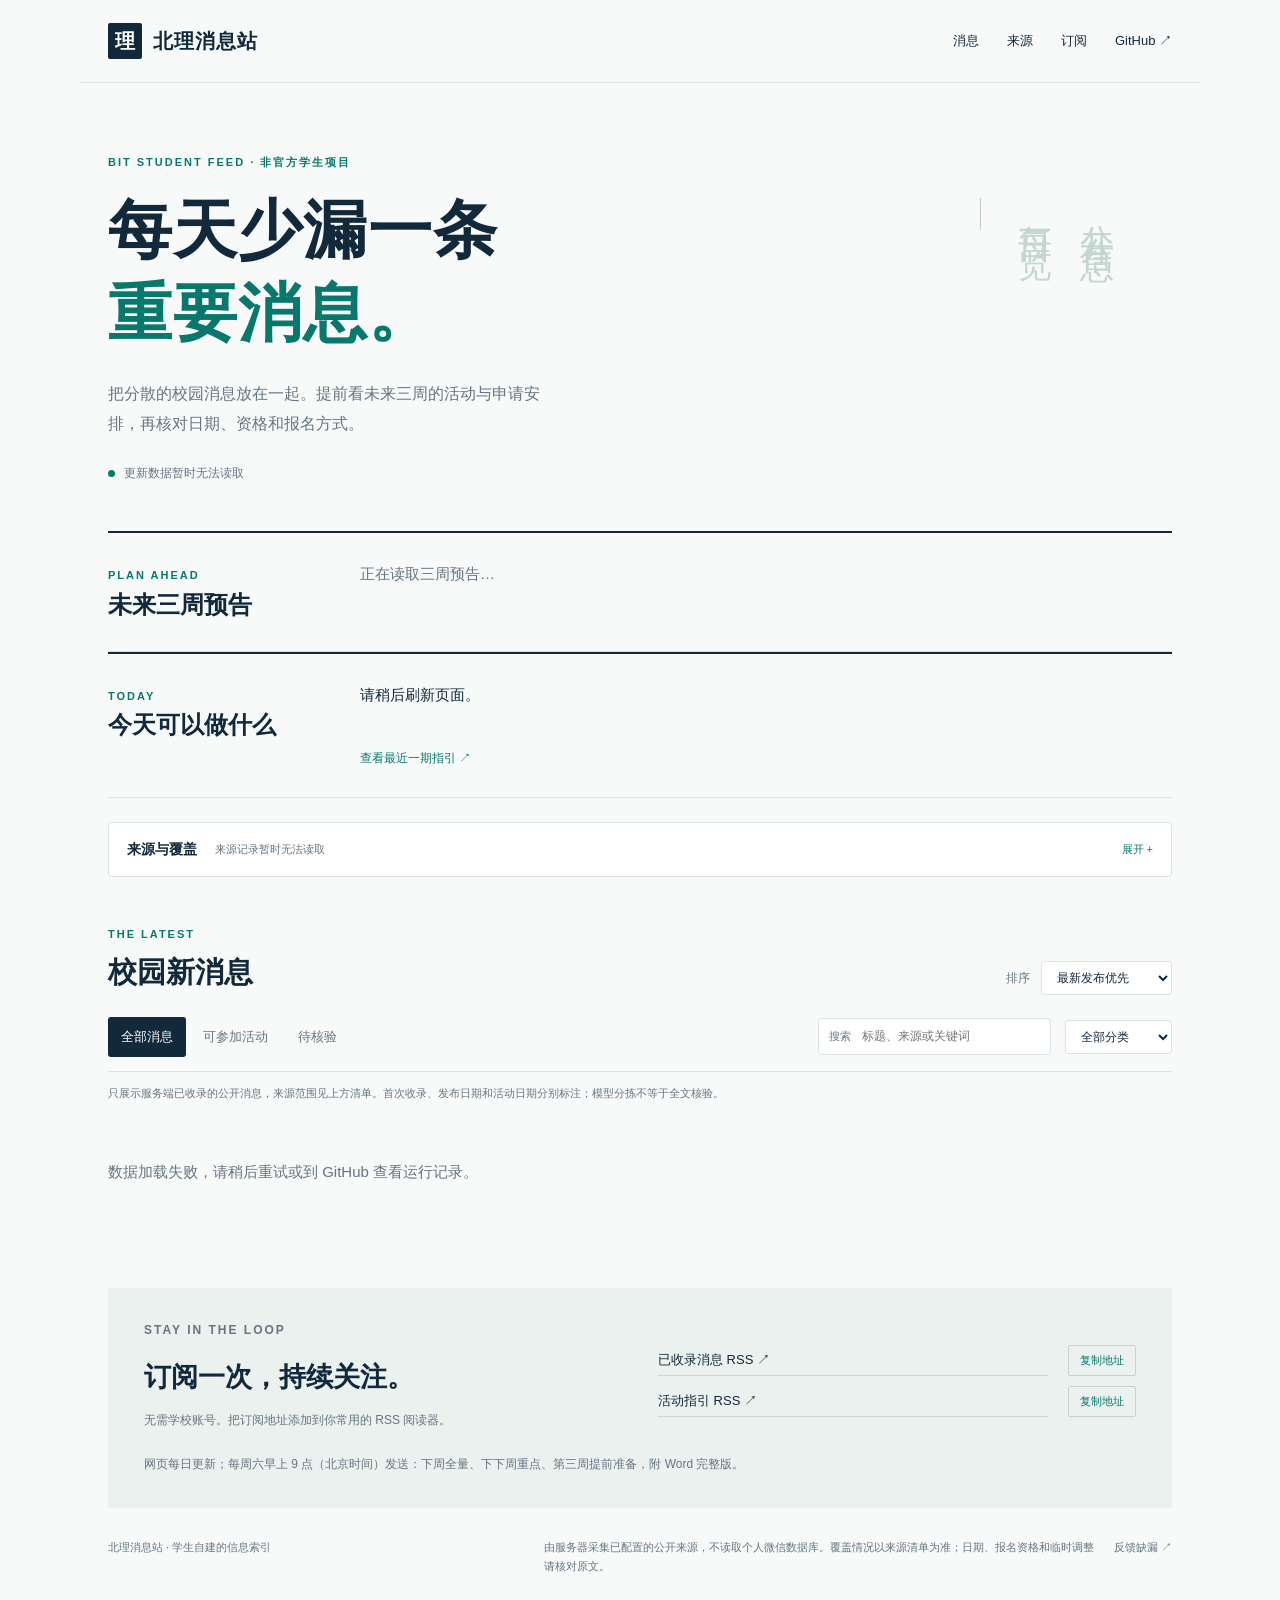
==== commit 40ebd09d: "Send focused Saturday activity editions and reuse optional search sessions" ====
--- a/bitfeed/web/index.html
+++ b/bitfeed/web/index.html
@@ -10,5 +10,5 @@
 <section id="updates"><div class="section-head"><div><p class="eyebrow">THE LATEST</p><h2>校园新消息 <span id="count"></span></h2></div><label class="sort">排序 <select id="sort"><option value="newest">最新发布优先</option><option value="rank">优先关注</option><option value="deadline">临近截止</option></select></label></div>
 <div class="controls"><div class="tabs" role="group" aria-label="消息范围"><button data-scope="all" class="selected">全部消息</button><button data-scope="active">可参加活动</button><button data-scope="pending">待核验</button></div><label class="search"><span>搜索</span><input id="query" type="search" placeholder="标题、来源或关键词" aria-label="搜索消息"></label><select id="category" aria-label="筛选分类"><option value="all">全部分类</option><option value="academic">学术讲座</option><option value="competition">竞赛创新</option><option value="career">升学就业</option><option value="volunteer">实践志愿</option><option value="campus_service">校园服务</option><option value="other">其他</option></select></div>
 <p class="caption" id="coverage">只展示服务端已收录的公开消息，来源范围见上方清单。首次收录、发布日期和活动日期分别标注；模型分拣不等于全文核验。</p><div id="feed" aria-live="polite"><p class="empty">正在加载消息…</p></div><button id="more" hidden>加载更多消息</button></section>
-<section id="subscribe" class="subscribe"><div><p class="eyebrow">STAY IN THE LOOP</p><h2>订阅一次，持续关注。</h2><p>无需学校账号。把订阅地址添加到你常用的 RSS 阅读器。</p></div><div class="subscription-links"><a href="feed.xml">已收录消息 RSS ↗</a><button data-copy="feed.xml">复制地址</button><a href="activities.xml">活动指引 RSS ↗</a><button data-copy="activities.xml">复制地址</button></div><p class="caption">网页每日更新；每周六中午 12 点（北京时间）更新未来三周预告，更长期有效机会另列，附 Word 完整版。<span id="copy-status" role="status"></span></p></section>
+<section id="subscribe" class="subscribe"><div><p class="eyebrow">STAY IN THE LOOP</p><h2>订阅一次，持续关注。</h2><p>无需学校账号。把订阅地址添加到你常用的 RSS 阅读器。</p></div><div class="subscription-links"><a href="feed.xml">已收录消息 RSS ↗</a><button data-copy="feed.xml">复制地址</button><a href="activities.xml">活动指引 RSS ↗</a><button data-copy="activities.xml">复制地址</button></div><p class="caption">网页每日更新；每周六早上 9 点（北京时间）发送：下周全量、下下周重点、第三周提前准备，附 Word 完整版。<span id="copy-status" role="status"></span></p></section>
 <footer><p>北理消息站 · 学生自建的信息索引</p><p>由服务器采集已配置的公开来源，不读取个人微信数据库。覆盖情况以来源清单为准；日期、报名资格和临时调整请核对原文。</p><a href="https://github.com/lankerr/bit-student-feed/issues" target="_blank" rel="noopener">反馈缺漏 ↗</a></footer></main><script src="app.js" defer></script></body></html>
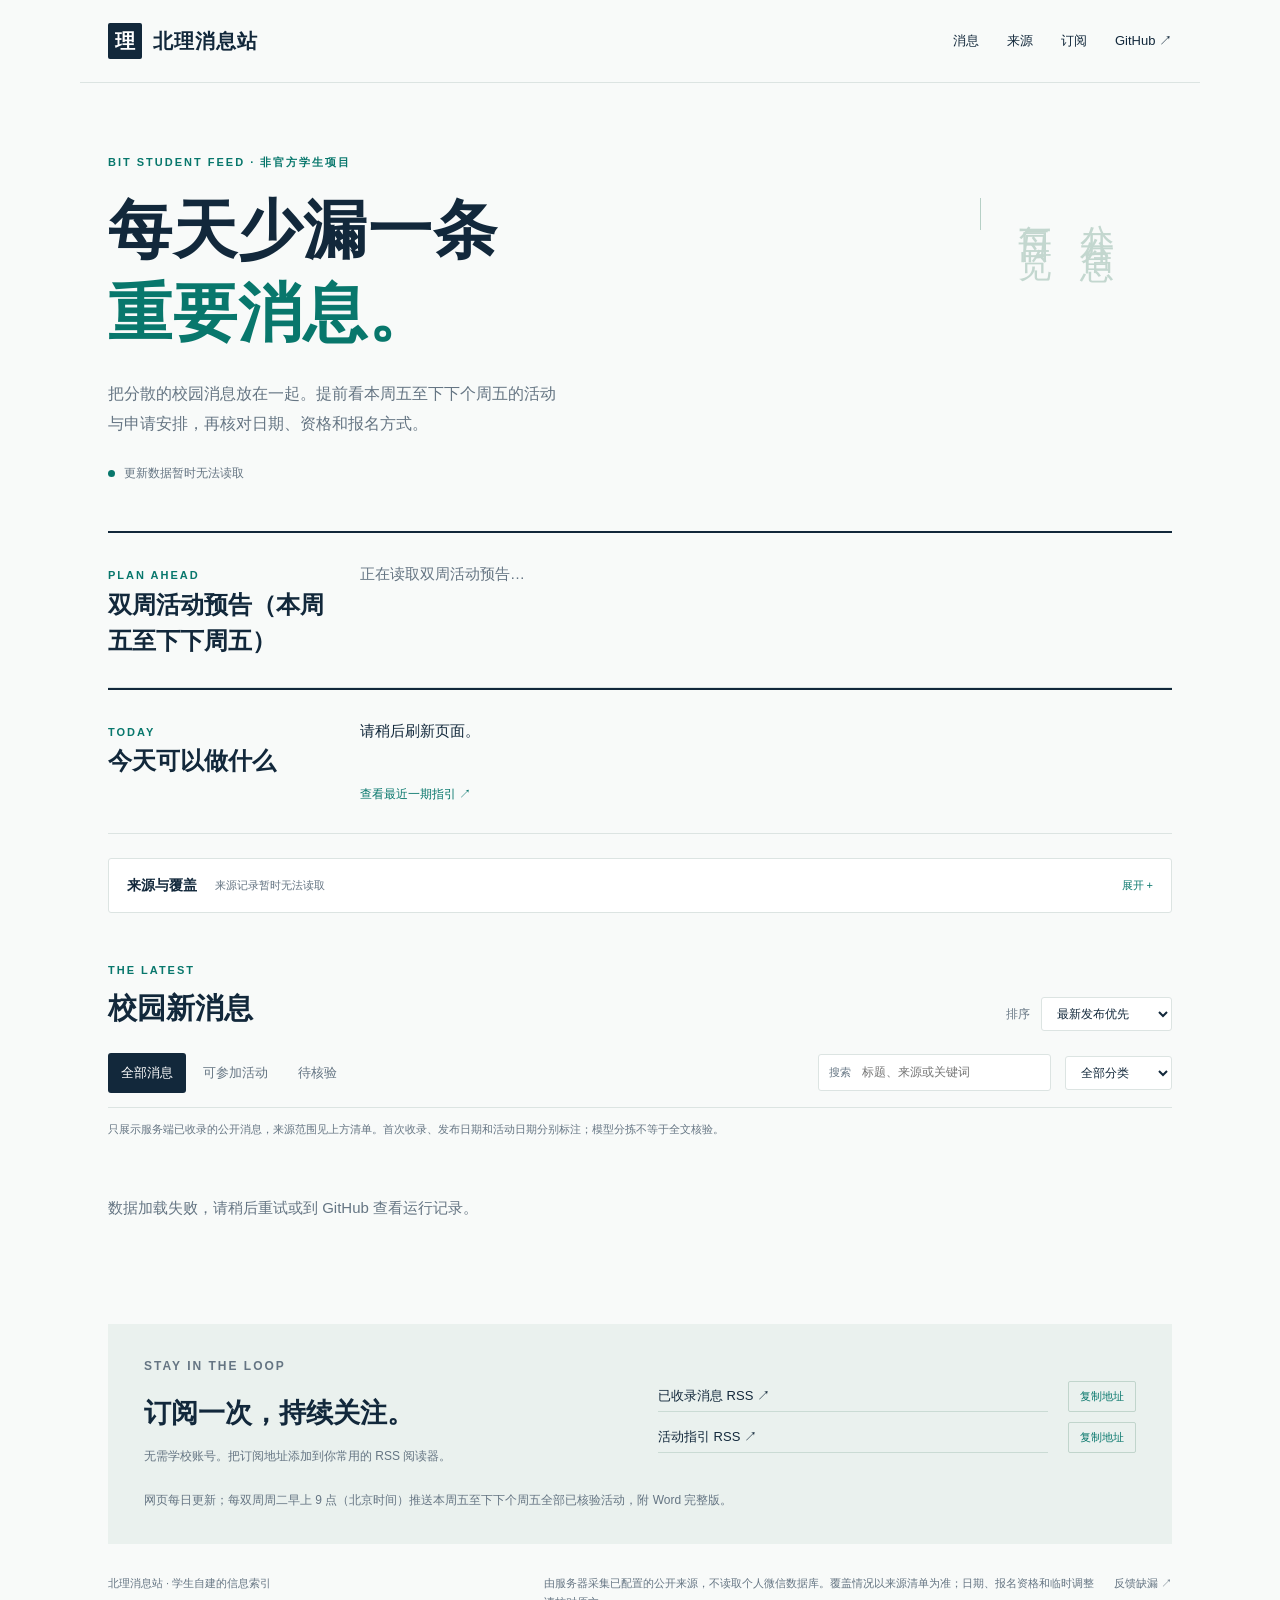
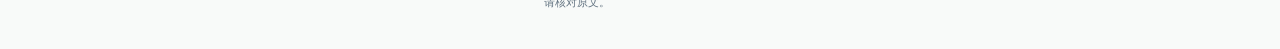
==== commit 9a4ce20f: "Switch digest to biweekly Tuesday (Fri-to-Fri all items) with GitHub push.toml & Actions UI" ====
--- a/bitfeed/web/index.html
+++ b/bitfeed/web/index.html
@@ -3,12 +3,12 @@
 <title>北理消息站 · 每天少漏一条重要消息</title><meta name="description" content="北理公开通知与公众号消息索引，每日更新、活动指引和 RSS 订阅。">
 <link rel="stylesheet" href="style.css"><link rel="alternate" type="application/rss+xml" title="北理新消息" href="feed.xml"></head>
 <body><header><a class="brand" href="./"><span class="mark">理</span>北理消息站</a><nav><a href="#updates">消息</a><a href="#sources">来源</a><a href="#subscribe">订阅</a><a href="https://github.com/lankerr/bit-student-feed" target="_blank" rel="noopener">GitHub ↗</a></nav></header>
-<main><section class="intro"><p class="eyebrow">BIT STUDENT FEED · 非官方学生项目</p><h1>每天少漏一条<br><em>重要消息。</em></h1><p class="lead">把分散的校园消息放在一起。提前看未来三周的活动与申请安排，再核对日期、资格和报名方式。</p><div class="fresh"><span class="dot"></span><span id="freshness">正在读取服务端采集状态…</span></div></section>
-<section class="brief" id="planning" aria-labelledby="planning-title"><div><span class="eyebrow">PLAN AHEAD</span><h2 id="planning-title">未来三周预告</h2></div><div id="weekly-preview"><p>正在读取三周预告…</p></div><a class="textlink" id="weekly-word" hidden href="http://212.189.31.226:18780/weekly/bit-preview-latest.docx">下载预告完整版 Word ↗</a></section>
+<main><section class="intro"><p class="eyebrow">BIT STUDENT FEED · 非官方学生项目</p><h1>每天少漏一条<br><em>重要消息。</em></h1><p class="lead">把分散的校园消息放在一起。提前看本周五至下下个周五的活动与申请安排，再核对日期、资格和报名方式。</p><div class="fresh"><span class="dot"></span><span id="freshness">正在读取服务端采集状态…</span></div></section>
+<section class="brief" id="planning" aria-labelledby="planning-title"><div><span class="eyebrow">PLAN AHEAD</span><h2 id="planning-title">双周活动预告（本周五至下下周五）</h2></div><div id="weekly-preview"><p>正在读取双周活动预告…</p></div><a class="textlink" id="weekly-word" hidden href="http://212.189.31.226:18780/weekly/bit-preview-latest.docx">下载预告完整版 Word ↗</a></section>
 <section class="brief" aria-labelledby="guide-title"><div><span class="eyebrow" id="day">TODAY</span><h2 id="guide-title">今天可以做什么</h2></div><div id="guidance"><p>正在整理已核验的活动安排…</p></div><a class="textlink" href="daily.md">查看最近一期指引 ↗</a></section>
 <section id="sources" aria-label="来源与覆盖"><details class="source-audit"><summary><span class="source-heading">来源与覆盖</span><span id="source-summary">正在读取来源清单…</span></summary><div class="source-audit-body"><p class="source-boundary">这里列出服务器实际检查的来源。官网、就业平台和公众号分别核对；官网数据不能证明对应公众号已完整收录，也不表示所有公众号均已接通。<a href="https://github.com/lankerr/bit-student-feed/blob/main/docs/wechat-candidates.md" target="_blank" rel="noopener">查看91项公众号候选清单 ↗</a></p><div class="source-table-wrap" role="region" aria-label="来源覆盖明细，可横向滚动" tabindex="0"><table class="source-table"><caption class="sr-only">每个来源的本轮采集状态、分页数量及覆盖范围</caption><thead><tr><th scope="col">来源</th><th scope="col">状态</th><th scope="col">本轮页数</th><th scope="col">取到 / 源端总数</th><th scope="col">最近成功采集</th><th scope="col">本轮范围</th></tr></thead><tbody id="source-rows"><tr><td colspan="6">正在加载来源记录…</td></tr></tbody></table></div><p class="caption">源端总数是该来源报告的记录数，包含历史消息，不等于当前可报名的活动数；不同栏目可能重复。达到分页上限、请求失败或未配置会单独标明。</p></div></details></section>
 <section id="updates"><div class="section-head"><div><p class="eyebrow">THE LATEST</p><h2>校园新消息 <span id="count"></span></h2></div><label class="sort">排序 <select id="sort"><option value="newest">最新发布优先</option><option value="rank">优先关注</option><option value="deadline">临近截止</option></select></label></div>
 <div class="controls"><div class="tabs" role="group" aria-label="消息范围"><button data-scope="all" class="selected">全部消息</button><button data-scope="active">可参加活动</button><button data-scope="pending">待核验</button></div><label class="search"><span>搜索</span><input id="query" type="search" placeholder="标题、来源或关键词" aria-label="搜索消息"></label><select id="category" aria-label="筛选分类"><option value="all">全部分类</option><option value="academic">学术讲座</option><option value="competition">竞赛创新</option><option value="career">升学就业</option><option value="volunteer">实践志愿</option><option value="campus_service">校园服务</option><option value="other">其他</option></select></div>
 <p class="caption" id="coverage">只展示服务端已收录的公开消息，来源范围见上方清单。首次收录、发布日期和活动日期分别标注；模型分拣不等于全文核验。</p><div id="feed" aria-live="polite"><p class="empty">正在加载消息…</p></div><button id="more" hidden>加载更多消息</button></section>
-<section id="subscribe" class="subscribe"><div><p class="eyebrow">STAY IN THE LOOP</p><h2>订阅一次，持续关注。</h2><p>无需学校账号。把订阅地址添加到你常用的 RSS 阅读器。</p></div><div class="subscription-links"><a href="feed.xml">已收录消息 RSS ↗</a><button data-copy="feed.xml">复制地址</button><a href="activities.xml">活动指引 RSS ↗</a><button data-copy="activities.xml">复制地址</button></div><p class="caption">网页每日更新；每周六早上 9 点（北京时间）发送：下周全量、下下周重点、第三周提前准备，附 Word 完整版。<span id="copy-status" role="status"></span></p></section>
+<section id="subscribe" class="subscribe"><div><p class="eyebrow">STAY IN THE LOOP</p><h2>订阅一次，持续关注。</h2><p>无需学校账号。把订阅地址添加到你常用的 RSS 阅读器。</p></div><div class="subscription-links"><a href="feed.xml">已收录消息 RSS ↗</a><button data-copy="feed.xml">复制地址</button><a href="activities.xml">活动指引 RSS ↗</a><button data-copy="activities.xml">复制地址</button></div><p class="caption">网页每日更新；每双周周二早上 9 点（北京时间）推送本周五至下下个周五全部已核验活动，附 Word 完整版。<span id="copy-status" role="status"></span></p></section>
 <footer><p>北理消息站 · 学生自建的信息索引</p><p>由服务器采集已配置的公开来源，不读取个人微信数据库。覆盖情况以来源清单为准；日期、报名资格和临时调整请核对原文。</p><a href="https://github.com/lankerr/bit-student-feed/issues" target="_blank" rel="noopener">反馈缺漏 ↗</a></footer></main><script src="app.js" defer></script></body></html>
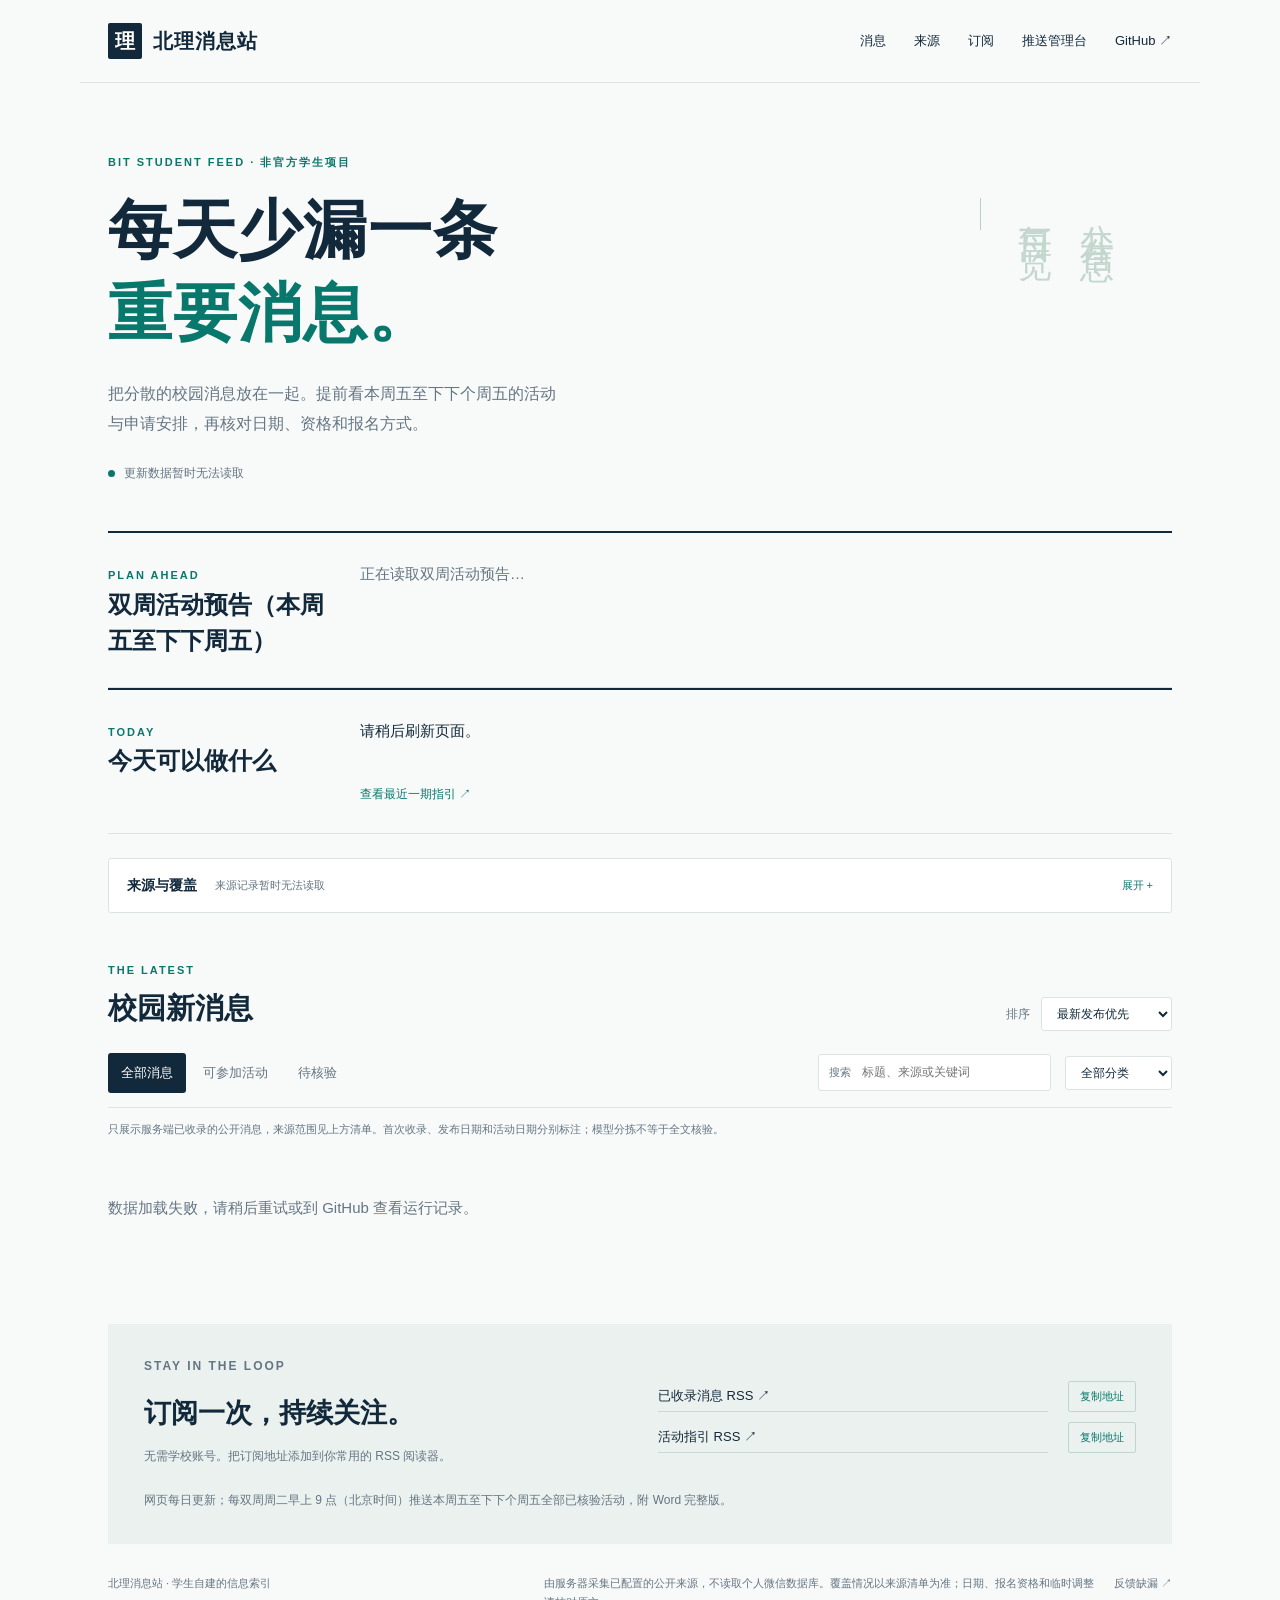
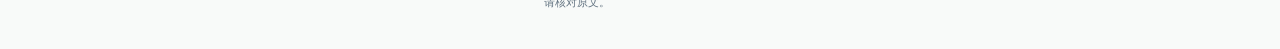
==== commit 25e4ed13: "Add lightweight visual push management web console (manage.html)" ====
--- a/bitfeed/web/index.html
+++ b/bitfeed/web/index.html
@@ -2,7 +2,7 @@
 <html lang="zh-CN"><head><meta charset="UTF-8"><meta name="viewport" content="width=device-width,initial-scale=1">
 <title>北理消息站 · 每天少漏一条重要消息</title><meta name="description" content="北理公开通知与公众号消息索引，每日更新、活动指引和 RSS 订阅。">
 <link rel="stylesheet" href="style.css"><link rel="alternate" type="application/rss+xml" title="北理新消息" href="feed.xml"></head>
-<body><header><a class="brand" href="./"><span class="mark">理</span>北理消息站</a><nav><a href="#updates">消息</a><a href="#sources">来源</a><a href="#subscribe">订阅</a><a href="https://github.com/lankerr/bit-student-feed" target="_blank" rel="noopener">GitHub ↗</a></nav></header>
+<body><header><a class="brand" href="./"><span class="mark">理</span>北理消息站</a><nav><a href="#updates">消息</a><a href="#sources">来源</a><a href="#subscribe">订阅</a><a href="manage.html">推送管理台</a><a href="https://github.com/lankerr/bit-student-feed" target="_blank" rel="noopener">GitHub ↗</a></nav></header>
 <main><section class="intro"><p class="eyebrow">BIT STUDENT FEED · 非官方学生项目</p><h1>每天少漏一条<br><em>重要消息。</em></h1><p class="lead">把分散的校园消息放在一起。提前看本周五至下下个周五的活动与申请安排，再核对日期、资格和报名方式。</p><div class="fresh"><span class="dot"></span><span id="freshness">正在读取服务端采集状态…</span></div></section>
 <section class="brief" id="planning" aria-labelledby="planning-title"><div><span class="eyebrow">PLAN AHEAD</span><h2 id="planning-title">双周活动预告（本周五至下下周五）</h2></div><div id="weekly-preview"><p>正在读取双周活动预告…</p></div><a class="textlink" id="weekly-word" hidden href="http://212.189.31.226:18780/weekly/bit-preview-latest.docx">下载预告完整版 Word ↗</a></section>
 <section class="brief" aria-labelledby="guide-title"><div><span class="eyebrow" id="day">TODAY</span><h2 id="guide-title">今天可以做什么</h2></div><div id="guidance"><p>正在整理已核验的活动安排…</p></div><a class="textlink" href="daily.md">查看最近一期指引 ↗</a></section>
